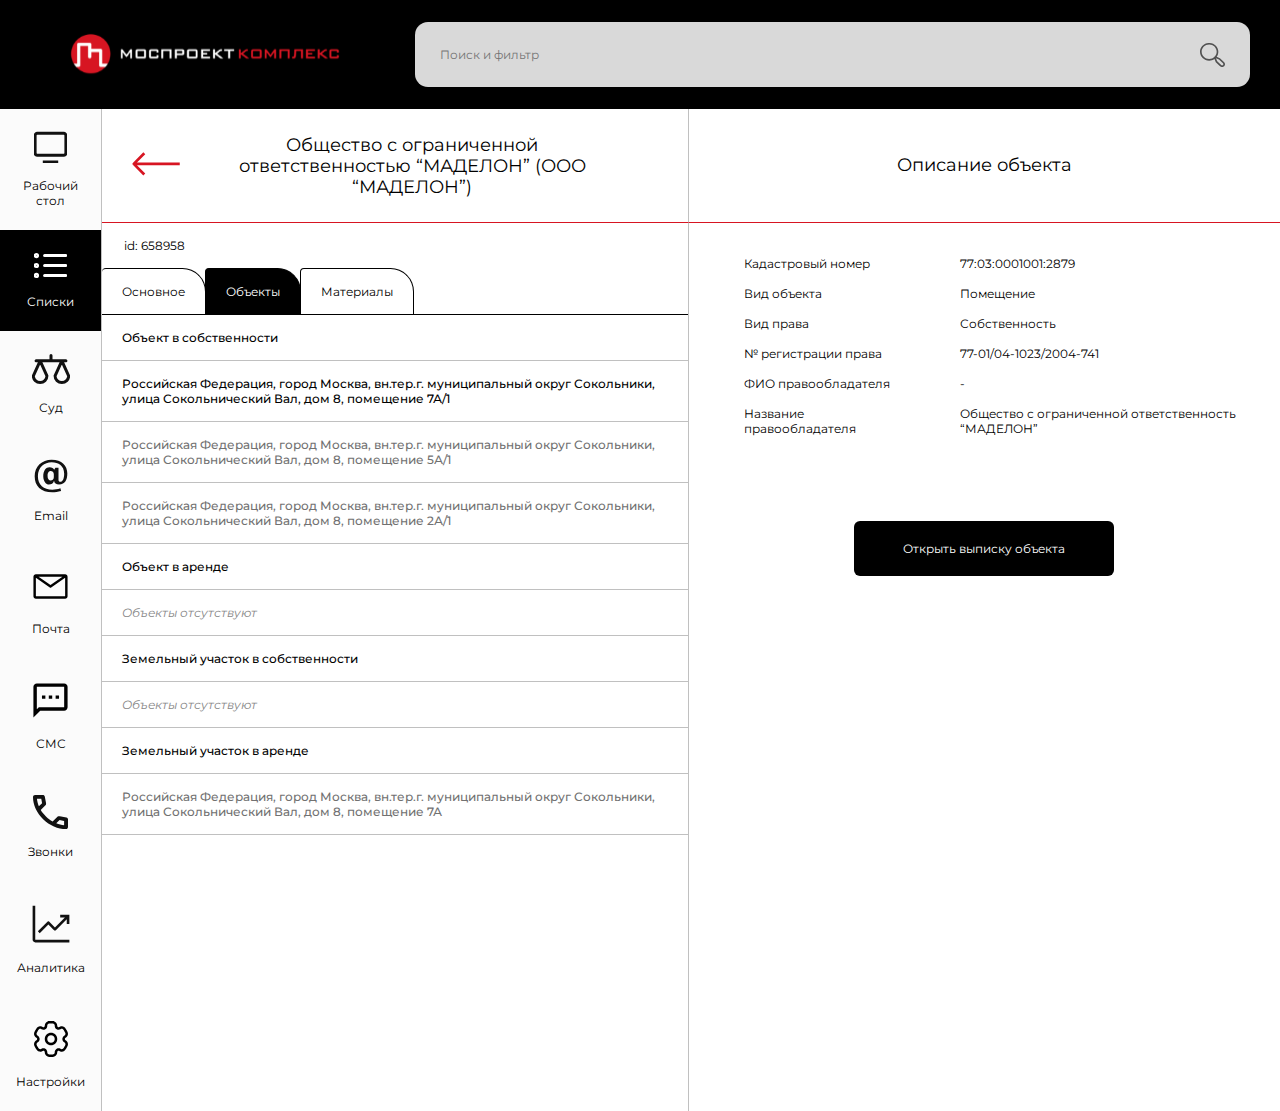
==== page_info.html @ 6996abe0 "Create a separate page with information about the case" ====
<!DOCTYPE html>
<html lang="en">
    <head>
        <meta charset="UTF-8" />
        <meta name="viewport" content="width=device-width, initial-scale=1.0" />
        <link rel="stylesheet" href="css/page_info.css" />
        <title>Основная информация</title>
    </head>
    <body>
        <header class="header">
            <div class="container">
                <div class="header-inner">
                    <div class="logo-block">
                        <a class="logo-img-link" href="#!">
                            <img class="logo-img" src="img/logo.svg" alt="Logo" />
                        </a>
                    </div>
                    <div class="search-block">
                        <form class="search-form">
                            <input class="search-field" type="search" placeholder="Поиск и фильтр" />
                            <button class="search-icon" type="submit">
                                <img class="search-icon-img" src="img/magnifier.svg" alt="" />
                            </button>
                        </form>
                    </div>
                </div>
            </div>
        </header>
        <main class="main">
            <div class="main-inner">
                <div class="left-panel">
                    <ul class="left-panel-list">
                        <li class="list-item">
                            <div class="list-item-inner">
                                <div class="item-image">
                                    <img src="img/desctop.svg" alt="" />
                                </div>
                                <span class="item-text">Рабочий стол</span>
                            </div>
                        </li>
                        <li class="list-item active">
                            <div class="list-item-inner">
                                <div class="item-image">
                                    <img src="img/lists.svg" alt="" />
                                </div>
                                <span class="item-text">Списки</span>
                            </div>
                        </li>
                        <li class="list-item">
                            <div class="list-item-inner">
                                <div class="item-image">
                                    <img src="img/court.svg" alt="" />
                                </div>
                                <span class="item-text">Суд</span>
                            </div>
                        </li>
                        <li class="list-item">
                            <div class="list-item-inner">
                                <div class="item-image">
                                    <img src="img/entypo_email.svg" alt="" />
                                </div>
                                <span class="item-text">Email</span>
                            </div>
                        </li>
                        <li class="list-item">
                            <div class="list-item-inner">
                                <div class="item-image">
                                    <img src="img/carbon_email.svg" alt="" />
                                </div>
                                <span class="item-text">Почта</span>
                            </div>
                        </li>
                        <li class="list-item">
                            <div class="list-item-inner">
                                <div class="item-image">
                                    <img src="img/ic_outline-sms.svg" alt="" />
                                </div>
                                <span class="item-text">СМС</span>
                            </div>
                        </li>
                        <li class="list-item">
                            <div class="list-item-inner">
                                <div class="item-image">
                                    <img src="img/phone.svg" alt="" />
                                </div>
                                <span class="item-text">Звонки</span>
                            </div>
                        </li>
                        <li class="list-item">
                            <div class="list-item-inner">
                                <div class="item-image">
                                    <img src="img/carbon_analytics.svg" alt="" />
                                </div>
                                <span class="item-text">Аналитика</span>
                            </div>
                        </li>
                        <li class="list-item">
                            <div class="list-item-inner">
                                <div class="item-image">
                                    <img src="img/solar_settings-outline.svg" alt="" />
                                </div>
                                <span class="item-text">Настройки</span>
                            </div>
                        </li>
                    </ul>
                </div>
                <div class="right-panel">
                    <div class="right-panel-header">
                        <div class="block-header-left-inner">
                            <div class="block-header-left">
                                <a href="index.html">
                                    <img src="img/Arrow.svg" alt="" />
                                </a>
                                <h1 class="header-left-title">
                                    Общество с ограниченной ответственностью “МАДЕЛОН” (ООО “МАДЕЛОН”)
                                </h1>
                            </div>
                        </div>
                        <div class="block-header-right">
                            <h2 class="header-right-title">Описание объекта</h2>
                        </div>
                    </div>
                    <div class="right-panel-inner">
                        <div class="block-left">
                            <div class="block-content-left">
                                <h3 class="id-case">id: 658958</h3>
                                <div class="tabs-block">
                                    <div class="tabs-group">
                                        <button class="tab-btn" type="button">Основное</button>
                                        <button class="tab-btn active" type="button">Объекты</button>
                                        <button class="tab-btn" type="button">Материалы</button>
                                    </div>
                                    <div class="content-tab">
                                        <ul class="objects-list">
                                            <li class="object-item">Объект в собственности</li>
                                            <li class="object-item">
                                                Российская Федерация, город Москва, вн.тер.г. муниципальный округ
                                                Сокольники, улица Сокольнический Вал, дом 8, помещение 7А/1
                                            </li>
                                            <li class="object-item">
                                                Российская Федерация, город Москва, вн.тер.г. муниципальный округ
                                                Сокольники, улица Сокольнический Вал, дом 8, помещение 5А/1
                                            </li>
                                            <li class="object-item">
                                                Российская Федерация, город Москва, вн.тер.г. муниципальный округ
                                                Сокольники, улица Сокольнический Вал, дом 8, помещение 2А/1
                                            </li>
                                            <li class="object-item">Объект в аренде</li>
                                            <li class="object-item">Объекты отсутствуют</li>
                                            <li class="object-item">Земельный участок в собственности</li>
                                            <li class="object-item">Объекты отсутствуют</li>
                                            <li class="object-item">Земельный участок в аренде</li>
                                            <li class="object-item">
                                                Российская Федерация, город Москва, вн.тер.г. муниципальный округ
                                                Сокольники, улица Сокольнический Вал, дом 8, помещение 7А
                                            </li>
                                        </ul>
                                    </div>
                                </div>
                            </div>
                        </div>
                        <div class="block-right">
                            <div class="tab-info">
                                <div class="tab-info-inner">
                                    <div class="tab-info-left">
                                        <p>Кадастровый номер</p>
                                        <p>Вид объекта</p>
                                        <p>Вид права</p>
                                        <p>№ регистрации права</p>
                                        <p>ФИО правообладателя</p>
                                        <p>Название правообладателя</p>
                                    </div>
                                    <div class="tab-info-right">
                                        <p>77:03:0001001:2879</p>
                                        <p>Помещение</p>
                                        <p>Собственность</p>
                                        <p>77-01/04-1023/2004-741</p>
                                        <p>-</p>
                                        <p>Общество с ограниченной ответственность “МАДЕЛОН”</p>
                                    </div>
                                </div>
                            </div>
                            <button class="tab-info-btn" type="button">Открыть выписку объекта</button>
                        </div>
                    </div>
                </div>
            </div>
        </main>
    </body>
</html>
---- css/page_info.css ----
@import url('./reset.css');
@import url('https://fonts.googleapis.com/css2?family=Montserrat:ital,wght@0,400;0,500;0,600;1,200;1,400&display=swap');

html,
body {
    height: 100%;
}

html {
    font-size: 100%;
}

body {
    font-family: 'Montserrat';
    font-weight: 400;
    font-size: calc(10px + 4 * (100vw - 320px) / 1600);
    color: #000;
    background-color: #fff;
}

/* Header */

.header {
    padding: 20px 0;
    background-color: #000;
}

.container {
    max-width: 1825px;
    width: 100%;
    padding: 0 30px;
}

.header-inner {
    display: flex;
    align-items: center;
    column-gap: 35px;
}

.logo-block {
    max-width: 350px;
    width: 100%;
    padding-top: 10px;
}

.logo-img-link {
    display: flex;
    align-items: center;
    cursor: pointer;
}

.logo-img {
    max-width: 310px;
    width: 100%;
    height: 100%;
    margin: 0 auto;
    object-fit: cover;
}

.search-block {
    max-width: 1460px;
    width: 100%;
    border-radius: 13px;
    background-color: #d9d9d9;
}

.search-form {
    display: flex;
    align-items: center;
    position: relative;
}

.search-field {
    max-width: 90%;
    width: 100%;
    padding: 25px;
    outline: none;
}

.search-icon {
    width: 25px;
    height: 25px;
    position: absolute;
    top: 50%;
    transform: translateY(-50%);
    right: 3%;
    cursor: pointer;
}

.search-icon-img {
    width: 100%;
    height: 100%;
    object-position: top center;
}

/* Main */

.main {
    width: 100%;
}

.main-inner {
    display: flex;
}

.left-panel {
    max-width: 8%;
    width: 100%;
    border-right: 1px solid #c0c0c0;
    background-color: #fbfbfb;
}

.list-item {
    padding: 22px 8px;
    text-align: center;
}

.list-item.active {
    color: #fff;
    background-color: #000;
}

.list-item-inner {
    max-width: 90%;
    width: 100%;
    margin: 0 auto;
}

.item-image {
    margin-bottom: 12px;
}

.right-panel {
    max-width: 92%;
    width: 100%;
    display: flex;
    flex-direction: column;
}

.right-panel-header {
    display: flex;
}

.right-panel-inner {
    width: 100%;
    height: 100%;
    display: flex;
}

.block-left,
.block-header-left-inner {
    max-width: 49.8%;
    width: 100%;
}

.block-left {
    border-right: 1px solid #c0c0c0;
}

.block-header-left-inner {
    border-right: 1px solid #c0c0c0;
    border-bottom: 1px solid #d71522;
}

.block-header-left {
    max-width: 84%;
    width: 100%;
    padding: 25px 0 25px 30px;
    display: flex;
    justify-content: center;
    align-items: center;
    column-gap: 50px;
}

.header-left-title {
    font-size: calc(14px + 6 * (100vw - 320px) / 1600);
    text-align: center;
}

.header-right-title {
    padding: 45px 0;
    font-size: calc(14px + 6 * (100vw - 320px) / 1600);
    text-align: center;
}

.block-header-right {
    border-bottom: 1px solid #d71522;
}

.id-case {
    padding: 15px 22px;
}

.tabs-group {
    display: flex;
}

.tab-btn {
    margin-right: -1px;
    padding: 15px 20px;
    border-top: 1px solid #000000;
    border-right: 1px solid #000000;
    border-left: 1px solid #000000;
    border-top-left-radius: 4px;
    border-top-right-radius: 23.5px;
}

.tab-btn:first-child {
    border-left: 0;
}

.tab-btn:last-child {
    border-right: 1px solid #000000;
}

.tab-btn.active {
    color: #fff;
    background-color: #000000;
}

.content-tab {
    border-top: 1px solid #000;
    font-family: 'Montserrat';
    font-weight: 500;
}

.object-item {
    padding: 15px 20px;
    border-bottom: 1px solid #c0c0c0;
}

.object-item:nth-child(3),
.object-item:nth-child(4),
.object-item:last-child {
    color: #717171;
}

.object-item:nth-child(6),
.object-item:nth-child(8) {
    font-family: 'Montserrat';
    font-weight: 400;
    font-style: italic;
    color: #878787;
}

.block-right,
.block-header-right {
    max-width: 51%;
    width: 100%;
}

.tab-info {
    padding: 33px 0 0 55px;
}

.tab-info-inner {
    display: flex;
    column-gap: 60px;
}

.tab-info-left p:not(:last-child),
.tab-info-right p:not(:last-child) {
    margin-bottom: 15px;
}

.tab-info-btn {
    max-width: 260px;
    width: 100%;
    display: block;
    margin: 85px auto 0;
    padding: 20px 0;
    color: #fff;
    border-radius: 6px;
    background-color: #000000;
}
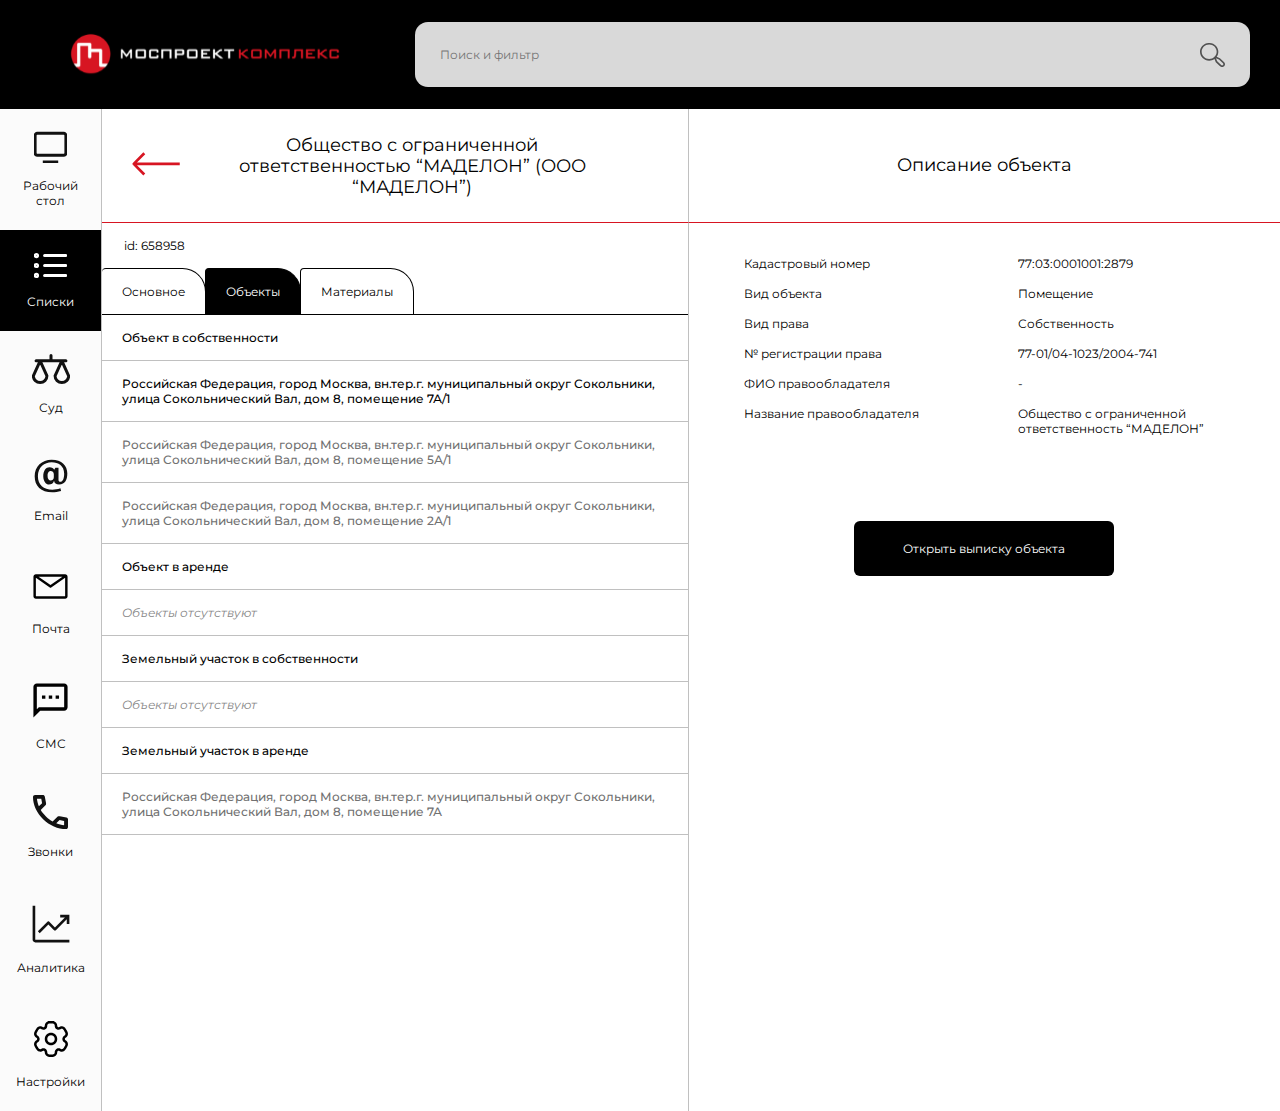
==== commit dbc37ab9: "Implement tabs and display information depending on the selected tab" ====
--- a/page_info.html
+++ b/page_info.html
@@ -162,22 +162,22 @@
                         <div class="block-right">
                             <div class="tab-info">
                                 <div class="tab-info-inner">
-                                    <div class="tab-info-left">
-                                        <p>Кадастровый номер</p>
-                                        <p>Вид объекта</p>
-                                        <p>Вид права</p>
-                                        <p>№ регистрации права</p>
-                                        <p>ФИО правообладателя</p>
-                                        <p>Название правообладателя</p>
-                                    </div>
-                                    <div class="tab-info-right">
-                                        <p>77:03:0001001:2879</p>
-                                        <p>Помещение</p>
-                                        <p>Собственность</p>
-                                        <p>77-01/04-1023/2004-741</p>
-                                        <p>-</p>
-                                        <p>Общество с ограниченной ответственность “МАДЕЛОН”</p>
-                                    </div>
+                                    <ul class="info-left-list">
+                                        <li>Кадастровый номер</li>
+                                        <li>Вид объекта</li>
+                                        <li>Вид права</li>
+                                        <li>№ регистрации права</li>
+                                        <li>ФИО правообладателя</li>
+                                        <li>Название правообладателя</li>
+                                    </ul>
+                                    <ul class="info-right-list">
+                                        <li>77:03:0001001:2879</li>
+                                        <li>Помещение</li>
+                                        <li>Собственность</li>
+                                        <li>77-01/04-1023/2004-741</li>
+                                        <li>-</li>
+                                        <li>Общество с ограниченной ответственность “МАДЕЛОН”</li>
+                                    </ul>
                                 </div>
                             </div>
                             <button class="tab-info-btn" type="button">Открыть выписку объекта</button>
@@ -187,4 +187,5 @@
             </div>
         </main>
     </body>
+    <script src="js/page_case.js" type="module"></script>
 </html>
--- a/css/page_info.css
+++ b/css/page_info.css
@@ -258,8 +258,18 @@
     column-gap: 60px;
 }
 
-.tab-info-left p:not(:last-child),
-.tab-info-right p:not(:last-child) {
+.info-left-list {
+    max-width: 40%;
+    width: 100%;
+}
+
+.nfo-right-list {
+    max-width: 60%;
+    width: 100%;
+}
+
+.info-left-list li:not(:last-child),
+.info-right-list li:not(:last-child) {
     margin-bottom: 15px;
 }
 
